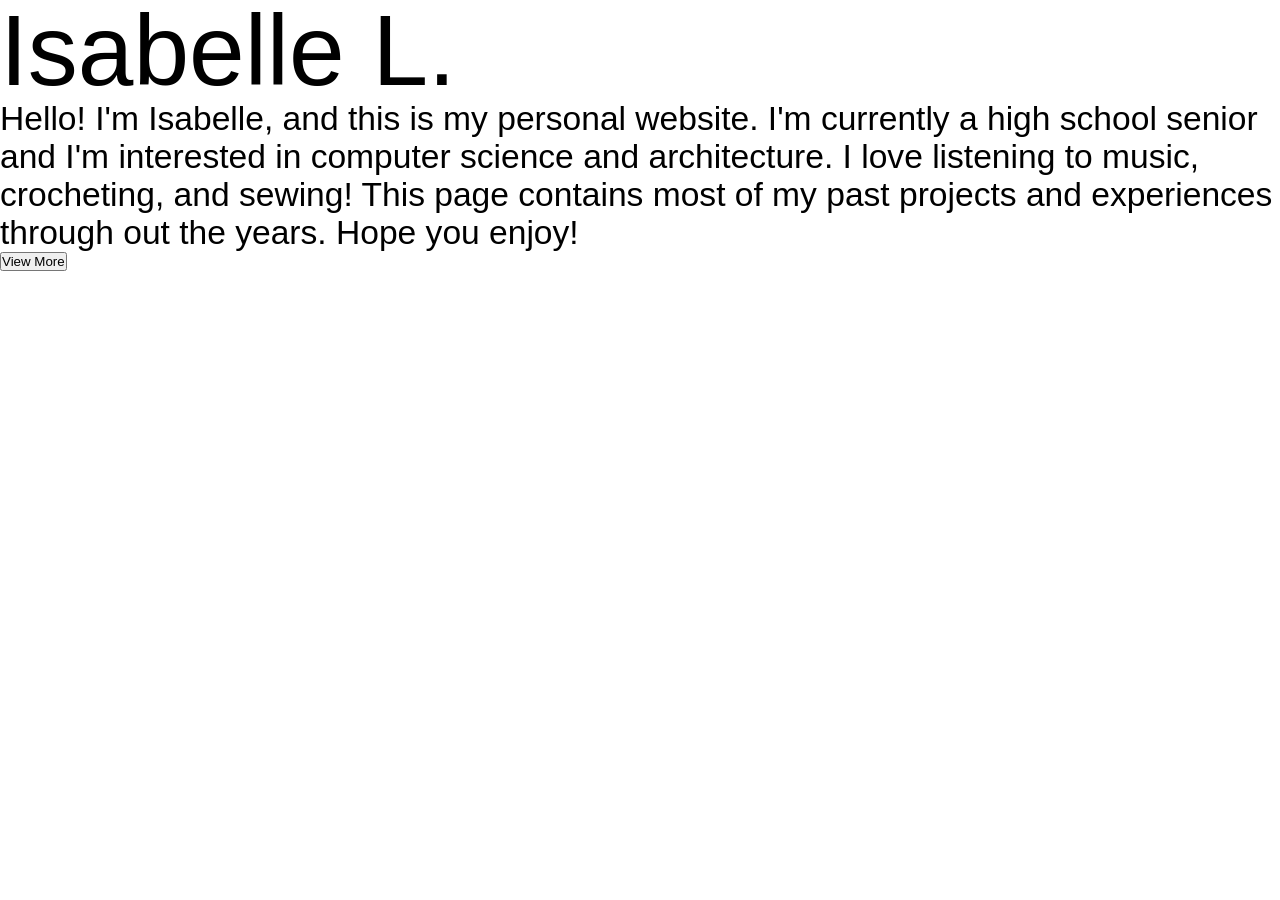
==== intro.html @ 17441144 "added an intro for about section and selected a font" ====
<!DOCTYPE html>
<html lang="en">
  <head>
    <meta charset="UTF-8" />
    <meta name="viewport" content="width=device-width, initial-scale=1.0" />
    <meta http-equiv="X-UA-Compatible" content="ie=edge" />
    <title>Isabelle's portfolio</title>
    <link rel="stylesheet" href="intro.css" />
    <link href="https://fonts.googleapis.com/css2?family=Just+Another+Hand&display=swap" rel="stylesheet">
  </head>
  <body>
    <section class="introduction">
      <div class="left-side">
        <h1>Isabelle L.</h1>
        <p>Hello! I'm Isabelle, and this is my personal website. I'm currently a high
          school senior and I'm interested in computer science and architecture. I love
          listening to music, crocheting, and sewing! This page contains most of my past projects
          and experiences through out the years. Hope you enjoy! 
        </p>
        <button>View More</button>
      </div>
      <div class="right-side">
        <img src="">
        <img src="">
        <img src="">
        <img src="">
      </div>
    </section>
  </body>
</html>
---- intro.css ----
* {
  margin: 0;
  padding: 0;
  box-sizing: border-box;
}

body {
  font-family: 'Just Another Hand', Helvetica, sans-serif;
}

h1 {
  font-size: 100px;
  font-weight: 400;
  line-height: 1;
}

p {
  font-size: 2.1em;
}
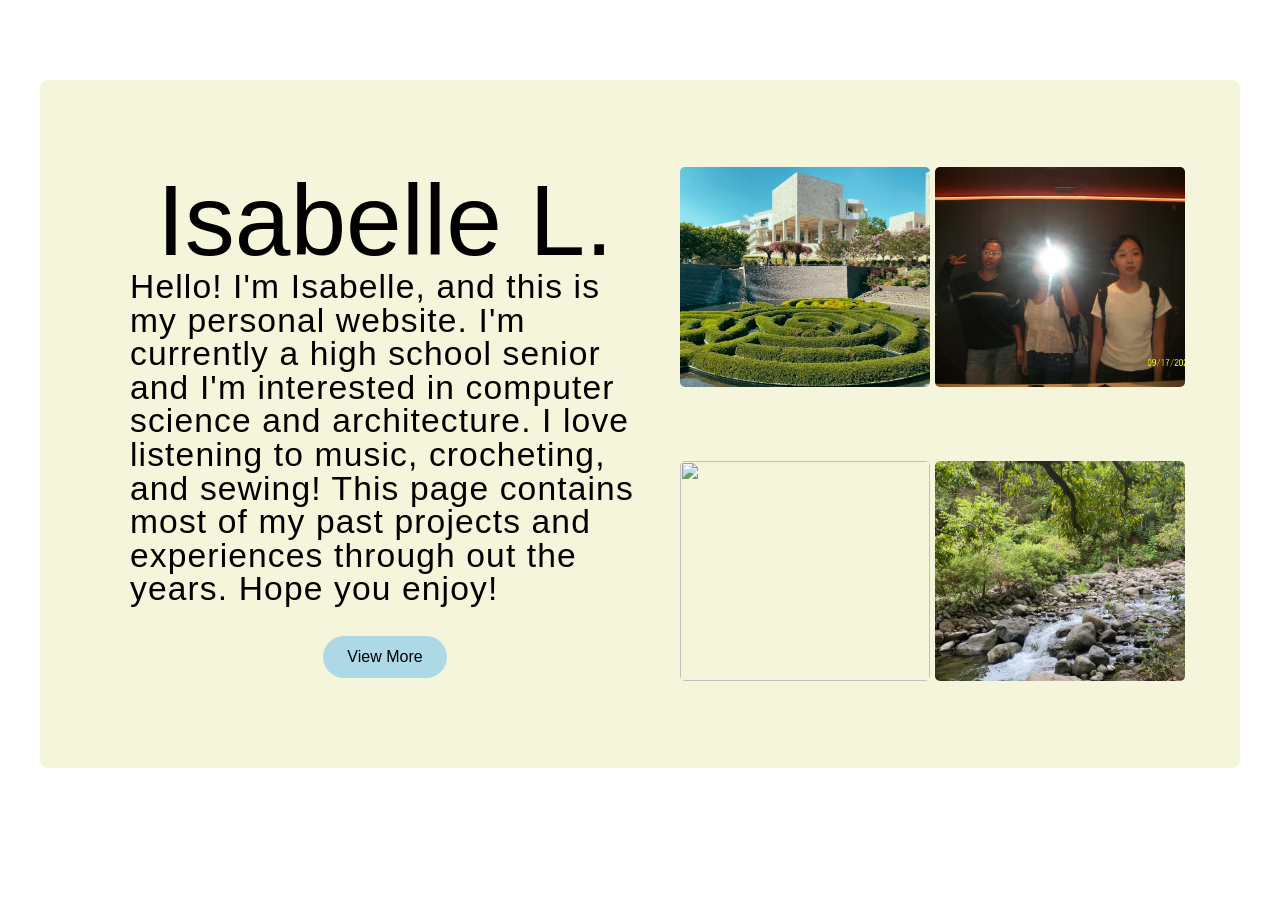
==== commit bd6b9efe: "positioned the contents, added images and resized them" ====
--- a/intro.html
+++ b/intro.html
@@ -20,10 +20,10 @@
         <button>View More</button>
       </div>
       <div class="right-side">
-        <img src="">
-        <img src="">
-        <img src="">
-        <img src="">
+        <img src="images/landscape1.jpg">
+        <img src="images/100_5071.JPG">
+        <img src="images/">
+        <img src="images/landscape2.jpeg">
       </div>
     </section>
   </body>
--- a/intro.css
+++ b/intro.css
@@ -6,6 +6,27 @@
 
 body {
   font-family: 'Just Another Hand', Helvetica, sans-serif;
+  justify-content: center;
+  align-items: center;
+  margin-top: 80px;
+}
+
+.introduction {
+  display: flex;
+  max-width: 1200px;
+  margin: 0 auto;
+  padding: 50px;
+  border-radius: 8px;
+  background-color: beige;
+}
+
+.left-side {
+  flex: 1;
+  padding: 40px;
+  display: flex;
+  flex-direction: column;
+  justify-content: flex-start;
+  align-items: center;
 }
 
 h1 {
@@ -16,4 +37,32 @@
 
 p {
   font-size: 2.1em;
+  line-height: 1;
+  margin-bottom: 30px;
+  letter-spacing: 0.3mm;
+}
+
+button {
+  background-color: lightblue;
+  padding: 12px 24px;
+  font-size: 1em;
+  border-radius: 25px; 
+  border: none;
+  cursor: pointer;
+  align-self: flex-start;
+  margin: 0 auto;
+}
+
+.right-side {
+  flex: 1;
+  display: grid;
+  grid-template-columns: repeat(2, 1fr);
+  align-items: center;
+}
+
+.right-side img {
+  width: 250px;
+  height: 220px;
+  object-fit: cover;
+  border-radius: 5px;
 }
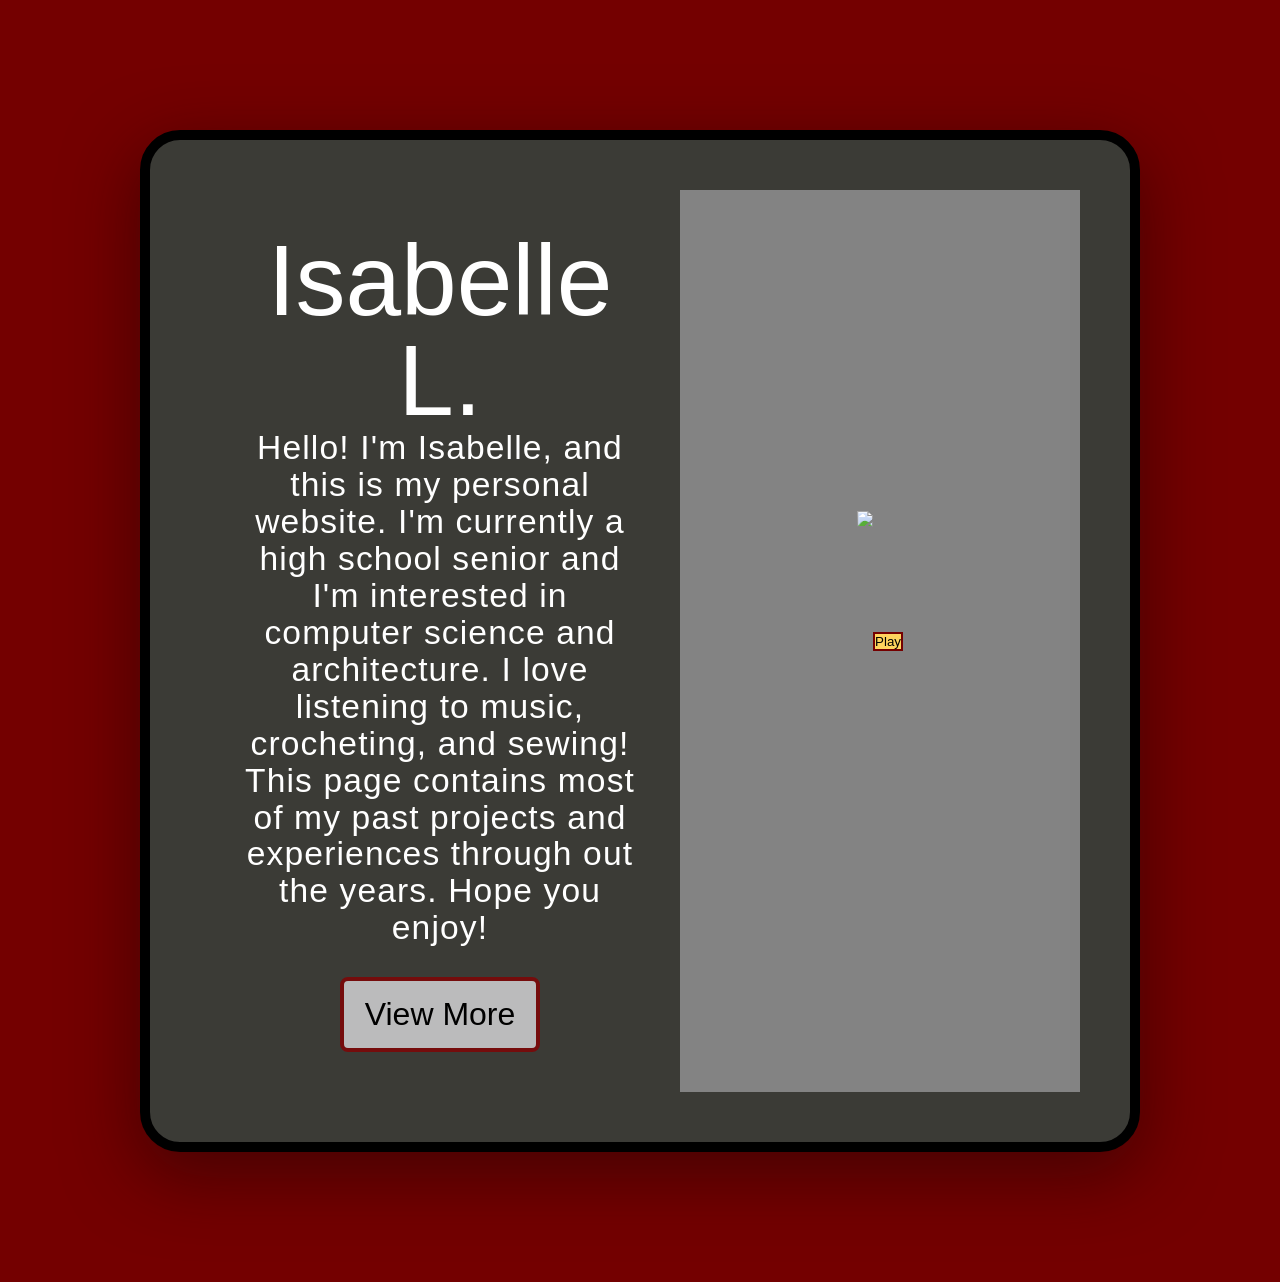
==== commit fe057ffb: "added a vinyl record image and a button to play a song that i like" ====
--- a/intro.html
+++ b/intro.html
@@ -17,13 +17,11 @@
           listening to music, crocheting, and sewing! This page contains most of my past projects
           and experiences through out the years. Hope you enjoy! 
         </p>
-        <button>View More</button>
+        <a href="portfolio.html" class="view-button">View More</a>
       </div>
       <div class="right-side">
-        <img src="images/landscape1.jpg">
-        <img src="images/100_5071.JPG">
-        <img src="images/">
-        <img src="images/landscape2.jpeg">
+        <img src="https://pngimg.com/d/vinyl_PNG18.png">
+        <button class="play-button">Play</button>
       </div>
     </section>
   </body>
--- a/intro.css
+++ b/intro.css
@@ -6,27 +6,27 @@
 
 body {
   font-family: 'Just Another Hand', Helvetica, sans-serif;
-  justify-content: center;
-  align-items: center;
-  margin-top: 80px;
+  margin: 110px 0px 110px 0px;
+  padding: 20px;
+  background-color: rgb(116, 0, 0);
+  color: white;
+  text-align: center; 
 }
 
 .introduction {
   display: flex;
-  max-width: 1200px;
+  max-width: 1000px;
   margin: 0 auto;
   padding: 50px;
-  border-radius: 8px;
-  background-color: beige;
+  border-radius: 40px;
+  border: 10px solid black;
+  background-color: rgb(59, 59, 54);
+  box-shadow: rgba(38, 4, 4, 0.56) 0px 22px 70px 4px;
 }
 
 .left-side {
   flex: 1;
   padding: 40px;
-  display: flex;
-  flex-direction: column;
-  justify-content: flex-start;
-  align-items: center;
 }
 
 h1 {
@@ -37,32 +37,43 @@
 
 p {
   font-size: 2.1em;
-  line-height: 1;
+  line-height: 1.1;
   margin-bottom: 30px;
   letter-spacing: 0.3mm;
 }
 
-button {
-  background-color: lightblue;
-  padding: 12px 24px;
-  font-size: 1em;
-  border-radius: 25px; 
-  border: none;
+.view-button {
+  display: block;
+  margin: 0 auto;
+  background-color: rgb(187, 187, 188);
+  padding: 15px 20px;
+  width: 200px;
+  font-size: 2em;
+  text-decoration: none;
+  border-radius: 8px; 
+  border: 4px solid rgb(117, 12, 12);
   cursor: pointer;
-  align-self: flex-start;
-  margin: 0 auto;
+  color: black;
+}
+
+.view-button:hover {
+  background-color: rgb(131, 131, 131);
 }
 
 .right-side {
   flex: 1;
-  display: grid;
-  grid-template-columns: repeat(2, 1fr);
+  display: flex;
   align-items: center;
+  justify-content: center;
+  background-color: rgb(131, 131, 131);
 }
 
 .right-side img {
-  width: 250px;
-  height: 220px;
-  object-fit: cover;
-  border-radius: 5px;
+  max-width: 100%;
+  height: 260px;
+}
+
+.play-button {
+  background-color: rgb(255, 212, 93);
+  border: 2.5px solid rgb(116, 0, 0);
 }
